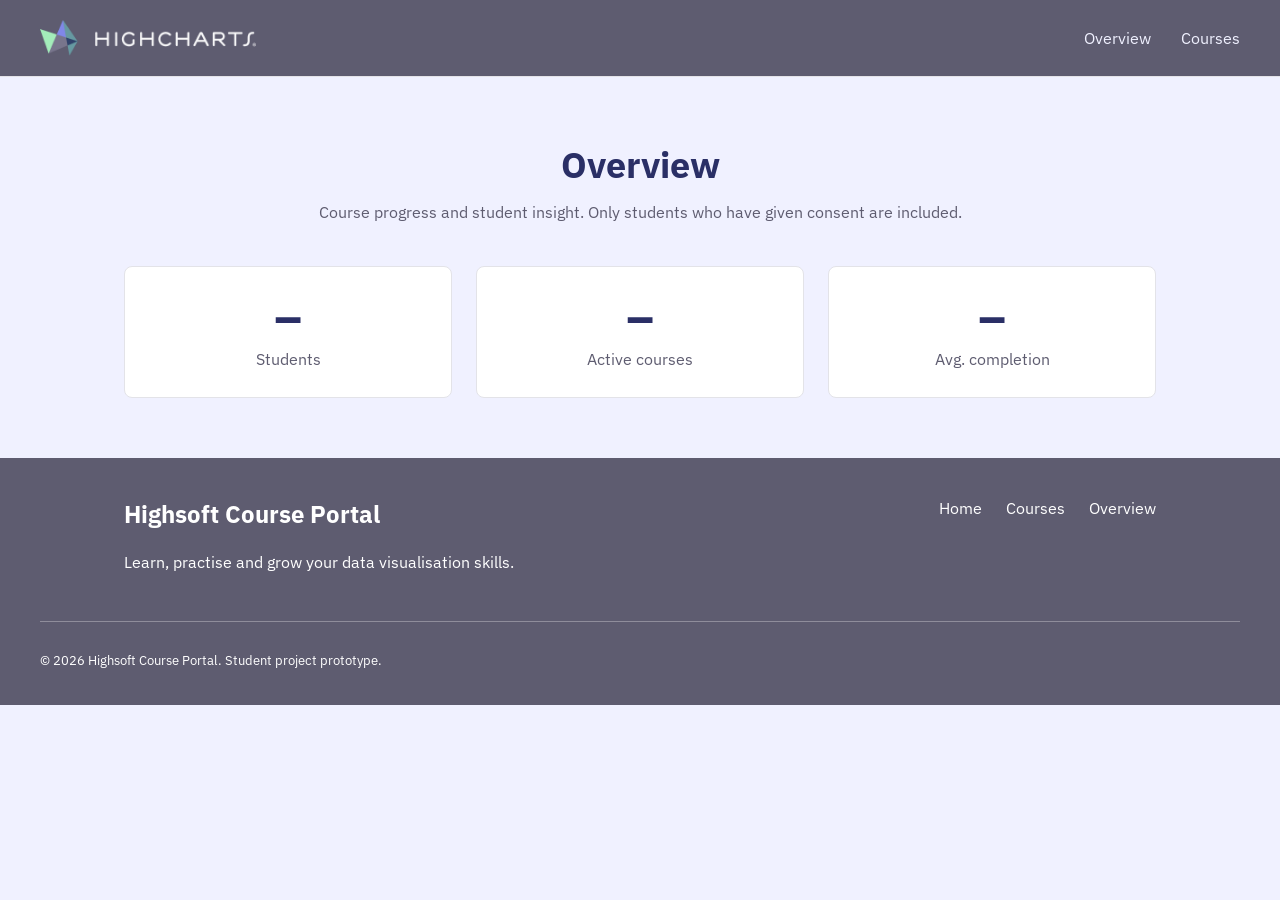
==== frontend/admin.html @ c53b33e5 "Add admin overview page with key numbers" ====
<!DOCTYPE html>
<html lang="en">
<head>
    <meta charset="UTF-8">
    <meta name="viewport" content="width=device-width, initial-scale=1.0">
    <title>Overview | Highsoft Course Portal</title>
    <link rel="preconnect" href="https://fonts.googleapis.com">
    <link rel="preconnect" href="https://fonts.gstatic.com" crossorigin>
    <link href="https://fonts.googleapis.com/css2?family=IBM+Plex+Sans:wght@300;400;500;600;700&display=swap" rel="stylesheet">

    <!-- admin.css must come after style.css so admin rules win if they collide -->
    <link rel="stylesheet" href="css/style.css">
    <link rel="stylesheet" href="css/admin.css">
</head>
<body>

    <header>
        <nav>
            <a href="index.html" class="nav-logo">
                <img src="logos/highcharts-logo-dark.png" alt="Highcharts home">
            </a>

            <ul>
                <li><a href="admin.html" aria-current="page">Overview</a></li>
                <li><a href="courses.html">Courses</a></li>
            </ul>
        </nav>
    </header>

    <main>
        <h1>Overview</h1>
        <p>Course progress and student insight. Only students who have given consent are included.</p>

        <!-- Key numbers. The ids are filled in by admin.js -->
        <section class="admin-stats" aria-label="Key numbers">
            <div class="stat-card">
                <p class="stat-number" id="stat-students">–</p>
                <p class="stat-label">Students</p>
            </div>

            <div class="stat-card">
                <p class="stat-number" id="stat-active-courses">–</p>
                <p class="stat-label">Active courses</p>
            </div>

            <div class="stat-card">
                <p class="stat-number" id="stat-avg-completion">–</p>
                <p class="stat-label">Avg. completion</p>
            </div>
        </section>
    </main>

    <footer class="site-footer">
        <div class="footer-content">
            <div class="footer-brand">
                <h2>Highsoft Course Portal</h2>
                <p>Learn, practise and grow your data visualisation skills.</p>
            </div>

            <nav class="footer-nav" aria-label="Footer navigation">
                <a href="index.html">Home</a>
                <a href="courses.html">Courses</a>
                <a href="admin.html">Overview</a>
            </nav>
        </div>

        <div class="footer-bottom">
            <p>&copy; 2026 Highsoft Course Portal. Student project prototype.</p>
        </div>
    </footer>

    <!-- defer: runs after the HTML is loaded, so the ids above exist -->
    <script src="js/admin.js" defer></script>
</body>
</html>
---- frontend/css/style.css ----
/* ============================================================
   HIGHSOFT COURSE PORTAL — STYLES
   Contents:
     1. COLORS (design tokens)
     2. BASE (reset, body, layout, text)
     3. HEADER & NAV
     4. BUTTONS
     5. SEARCH & FILTERS
     6. COURSE CARDS
     7. FOOTER
   ============================================================ */


/* ============================================================
   1. COLORS  (built on the Highcharts brand kit)
   ============================================================ */
:root {
    /* --- Surfaces --- */
    --surface-page: #F0F1FF;   /* Brand 100 — page background */
    --surface-card: #FFFFFF;   /* Neutral 0 — cards */
    --surface-band: #E1E3FF;   /* Brand 200 — bands / image box */

    /* --- Text --- */
    --ink:    #18171C;   /* Neutral 900 — body text */
    --muted:  #5E5C70;   /* Neutral 600 — muted text */
    --border: #E3E3E8;   /* Neutral 100 — borders */
    --border-strong: #ACABBA;   /* Neutral 300 — dividers */

    /* --- Purple (actions) --- */
    --brand:        #4A55C9;  /* Brand 700 — primary button */
    --brand-hover:  #3F4699;  /* Brand 800 — hover */
    --brand-soft:   #F0F1FF;  /* Brand 100 — soft fill */
    --brand-accent: #6268D0;  /* Brand 600 — links, hover, focus */
    --brand-deep:   #2A2F66;  /* Brand 900 — headings, login */

    /* --- Status (light fill + dark ink) --- */
    --success-bg:   #D1FAE5;  --success-ink:   #047857;
    --attention-bg: #FEF3C7;  --attention-ink: #B45309;
    --danger-bg:    #FEE2E2;  --danger-ink:    #B91C1C;
}

/* ============================================================
   2. BASE
   ============================================================ */

/* --- Reset --- */
* {
    box-sizing: border-box;
}

/* --- Page --- */
body {
    margin: 0;
    font-family: "IBM Plex Sans", sans-serif;
    background-color: var(--surface-page);
    color: var(--ink);
}

/* --- Main layout --- */
main {
    max-width: 1080px;
    margin: 40px auto;
    padding: 0 24px;
}

/* --- Text --- */
h1 {
    font-size: 36px;
    margin-top: 64px;
    margin-bottom: 12px;
    color: var(--brand-deep);
}

p {
    line-height: 1.6;
}

/* --- Page intro (heading + text right under it) --- */
main > h1,
main > p {
    text-align: center;
}

main > p {
    color: var(--muted);
    margin-top: 0;
}


/* --- Back link (above the page heading) --- */
.back-link {
    display: inline-flex;
    align-items: center;
    gap: 16px;
    color: var(--ink);
    text-decoration: none;
    font-size: 18px;
    font-weight: 300;
    transition: color 0.15s;
}

.back-link svg {
    width: 40px;
    height: auto;
}

.back-link:hover {
    color: var(--brand);
}

/* --- Utilities --- */
/* Hides text visually but keeps it for screen readers */
.visually-hidden {
    position: absolute;
    width: 1px;
    height: 1px;
    overflow: hidden;
    clip: rect(0 0 0 0);
    white-space: nowrap;
}


/* ============================================================
   3. HEADER & NAV
   ============================================================ */

/* --- Header bar --- */
header {
    padding: 20px 40px;
    background-color: var(--muted);
    border-bottom: 1px solid var(--border);
}

/* --- Navigation (header only, so the footer nav isn't affected) --- */
header nav {
    display: flex;
    align-items: center;
    gap: 30px;
    flex-wrap: wrap;
}

/* --- Logo --- */
.nav-logo {
    display: inline-flex;
    align-items: center;
}

.nav-logo img {
    height: clamp(28px, 4vw, 36px);   /* scales a little with screen width */
    width: auto;
}

/* --- Links --- */
header nav ul {
    display: flex;
    gap: 30px;
    list-style: none;
    margin: 0 0 0 auto;   /* auto pushes the links to the right */
    padding: 0;
}

header nav a {
    text-decoration: none;
    color: var(--brand-soft);
}

header nav a:hover {
    text-decoration: underline;
}


/* ============================================================
   4. BUTTONS
   ============================================================ */

/* --- Login button (header) --- */
.login-btn {
    display: inline-flex;
    align-items: center;
    gap: 10px;
    padding: 6px 24px 6px 6px;   /* less on the left so the icon sits close to the edge */
    background-color: var(--brand-deep);
    color: #FFFFFF;
    border-radius: 999px;        /* pill shape */
    font-weight: 600;
    text-decoration: none;
    transition: background-color 0.15s;
}

.login-btn:hover {
    background-color: var(--brand);
    text-decoration: none;       /* stops the nav-link underline */
}

/* --- Profile icon inside the login button --- */
.login-icon {
    display: inline-flex;
    align-items: center;
    justify-content: center;
    width: 28px;
    height: 28px;
    border-radius: 50%;
    background-color: #FFFFFF;
    color: var(--brand-accent);  /* icon color */
}

/* --- "View course" button (cards) --- */
.course-button {
    align-self: center;          /* centered, hugs its text */
    margin-top: auto;            /* pushes the button to the bottom of the card */
    padding: 8px 24px;
    background-color: var(--brand-accent);
    color: var(--border);
    border: 1px solid var(--brand);
    border-radius: 4px;
    font-family: inherit;
    font-size: 14px;
    font-weight: 600;
    cursor: pointer;
    transition: background-color 0.15s;
}

.course-button:hover:not(:disabled) {
    background-color: var(--brand-hover);
}

/* Disabled until course pages exist ("coming soon") */
.course-button:disabled {
    cursor: not-allowed;
}


/* --- "Load more" button (below the grid) --- */
.load-more-btn {
    display: block;
    margin: 32px auto 0;         /* centered under the cards */
    width: clamp(200px, 30%, 360px);   /* 30% of the content width, but never under 200px or over 360px */
    padding: 10px 16px;
    background-color: var(--surface-card);
    color: var(--brand);
    border: 1px solid var(--brand);
    border-radius: 4px;
    font-family: inherit;
    font-size: 14px;
    font-weight: 600;
    cursor: pointer;
    transition: background-color 0.15s;
}

.load-more-btn:hover {
    background-color: var(--surface-page);
}

/* Keep it hidden when JS sets the hidden attribute */
.load-more-btn[hidden] {
    display: none;
}


/* ============================================================
   5. SEARCH & FILTERS
   ============================================================ */

/* --- Toolbar: search + filters on one row --- */
.course-toolbar {
    display: flex;
    flex-wrap: wrap;
    align-items: center;
    justify-content: center;
    gap: 24px;
    margin-top: 30px;
    padding-bottom: 24px;
    border-bottom: 1px solid var(--border-strong);
}

/* --- Search field --- */
.course-search {
    position: relative;          /* lets the icon sit inside the field */
    flex: 1 1 280px;
    max-width: 360px;
}

.search-icon {
    position: absolute;
    left: 14px;
    top: 50%;
    transform: translateY(-50%);
    width: 18px;
    height: 18px;
    color: var(--ink);
    pointer-events: none;        /* clicks go through to the input */
}

.course-search input {
    width: 100%;
    padding: 12px 16px 12px 44px;   /* extra left space for the icon */
    font-family: inherit;
    font-size: 16px;
    color: var(--ink);
    background-color: var(--surface-card);
    border: 1px solid var(--border);
    border-radius: 4px;
    transition: border-color 0.15s;
}

.course-search input:hover {
    border-color: var(--brand);
}

.course-search input:focus {
    border-color: var(--brand);
    outline: 2px solid var(--brand-soft);
    outline-offset: 1px;
}

/* --- Filter dropdowns (pill shape) --- */
.course-filters {
    display: flex;
    flex-wrap: wrap;
    gap: 12px;
}

.course-filters select,
.course-sort {
    appearance: none;            /* removes the browser's own arrow */
    field-sizing: content;       /* width follows the selected text */
    padding: 8px 36px 8px 16px;  /* extra right space for our arrow */
    font-family: inherit;
    font-size: 14px;
    font-weight: 600;
    color: var(--ink);
    background-color: var(--surface-card);
    background-image: url("data:image/svg+xml,%3Csvg xmlns='http://www.w3.org/2000/svg' viewBox='0 0 10 6'%3E%3Cpath d='M0 0h10L5 6z' fill='%2318171C'/%3E%3C/svg%3E");
    background-repeat: no-repeat;
    background-position: right 14px center;
    background-size: 10px 6px;
    border: 1px solid var(--border);
    border-radius: 999px;
    cursor: pointer;
    transition: border-color 0.15s, background-color 0.15s;
}

.course-filters select:hover,
.course-sort:hover {
    background-color: var(--surface-page);   /* same light purple as the page */
    border-color: var(--brand);
}

.course-filters select:focus,
.course-sort:focus {
    border-color: var(--brand);
    outline: 2px solid var(--brand-soft);
    outline-offset: 1px;
}

/* Keep the open dropdown list white */
.course-filters select option {
    background-color: #FFFFFF;
    color: var(--ink);
}


/* ============================================================
   6. COURSE CARDS
   ============================================================ */

/* --- Results header: heading + course count --- */
.results-header {
    margin-top: 30px;
}

.results-header h2 {
    text-align: center;
    color: var(--brand-deep);
    margin-bottom: 8px;
}

#course-count {
    color: var(--muted);
    margin: 0;
}

/* --- Results bar: course count left, sort right --- */
.results-bar {
    display: flex;
    justify-content: space-between;
    align-items: center;
    gap: 16px;
    flex-wrap: wrap;
}

/* --- Grid --- */
.course-grid {
    display: grid;
    grid-template-columns: repeat(auto-fill, minmax(280px, 1fr));  /* 3 across on wide screens, wraps on small */
    gap: 24px;
    margin-top: 24px;
}

/* --- Card --- */
.course-card {
    background-color: var(--surface-card);
    border: 1px solid var(--border);
    border-radius: 4px;
    padding: 16px;
    text-align: left;
    display: flex;
    flex-direction: column;      /* stacks content so the button can sit at the bottom */
    transition: transform 0.35s ease, box-shadow 0.35s ease, border-color 0.35s ease;
}

.course-card:hover {
    transform: translateY(-1px);                     /* barely lifts */
    box-shadow: 0 4px 12px rgba(42, 47, 102, 0.06);  
    border-color: var(--brand-accent);
}

/* --- Image placeholder (sits inside the card padding) --- */
.course-image {
    width: 100%;
    height: 180px;
    margin-bottom: 16px;
    background-color: var(--surface-band);
    display: flex;
    align-items: center;
    justify-content: center;
    color: var(--muted);
    font-size: 14px;
}

/* --- Meta row: level badge left, duration right --- */
.course-meta {
    display: flex;
    justify-content: space-between;
    align-items: center;
    margin-bottom: 12px;
}

.course-duration {
    margin: 0;
    font-size: 12px;
    color: var(--muted);
}

/* --- Level badge (color per level) --- */
.course-level {
    display: inline-block;
    padding: 4px 24px;
    border-radius: 999px;
    font-size: 12px;
    font-weight: 600;
    background-color: var(--success-bg);
    color: var(--success-ink);
}

.level-intermediate {
    background-color: var(--attention-bg);
    color: var(--attention-ink);
}

.level-advanced {
    background-color: var(--danger-bg);
    color: var(--danger-ink);
}

/* --- Title + description --- */
.course-card h3 {
    margin: 0 0 8px;
    font-size: 18px;
}

.course-description {
    margin: 0 0 16px;
    font-size: 14px;
}


/* ============================================================
   7. FOOTER
   ============================================================ */

/* --- Footer bar --- */
.site-footer {
    background-color: var(--muted);   /* same as the header */
    color: #FFFFFF;
    padding: 40px 24px 20px;
    margin-top: 60px;
}

/* --- Top row: brand + links --- */
.footer-content {
    max-width: 1032px;   /* same width as the main content (1080 - 2 × 24 padding) */
    margin: 0 auto;
    display: flex;
    justify-content: space-between;
    align-items: flex-start;
    gap: 30px;
}

.footer-brand h2 {
    margin-top: 0;
}

.footer-brand p {
    margin-top: 8px;
}

.footer-nav {
    display: flex;
    gap: 24px;
    flex-wrap: wrap;
}

.footer-nav a {
    color: #FFFFFF;
    text-decoration: none;
}

.footer-nav a:hover {
    text-decoration: underline;
}

/* --- Bottom row: copyright --- */
.footer-bottom {
    max-width: 1200px;
    margin: 30px auto 0;
    padding-top: 16px;
    border-top: 1px solid rgba(255, 255, 255, 0.3);
    font-size: 13px;
}

/* --- Mobile --- */
@media (max-width: 600px) {
    .footer-content {
        flex-direction: column;
    }
}

/* Lesson page layout */

.lesson-page {
    max-width: 1200px;
    margin: 0 auto;
    padding: 32px 24px;
}

.lesson-layout {
    display: grid;
    grid-template-columns: 320px minmax(0, 1fr);
    gap: 32px;
    margin-top: 32px;
}

.lesson-sidebar {
    background-color: #f5f7fb;
    padding: 24px;
    border-radius: 12px;
}

.lesson-main {
    min-width: 0;
}

@media (max-width: 768px) {
    .lesson-layout {
        grid-template-columns: 1fr;
    }
}
/* Lesson sidebar links */

#lesson-navigation {
    padding-left: 20px;
}

#lesson-navigation li {
    margin-bottom: 14px;
    line-height: 1.5;
}

#lesson-navigation a {
    color: #30366f;
    text-decoration: none;
}

#lesson-navigation a:hover {
    text-decoration: underline;
}

#lesson-navigation a.active {
    font-weight: bold;
    color: #2458c6;
}

#lesson-navigation a.completed {
    color: #218052;
}
/* Lesson progress consent */

.progress-consent {
    background-color: #f5f7fb;
    border: 1px solid #dce3f0;
    border-radius: 12px;
    padding: 24px;
    margin-top: 32px;
    margin-bottom: 24px;
}

.progress-consent h2 {
    margin-top: 0;
    color: #30366f;
}

.progress-consent label {
    display: flex;
    align-items: center;
    gap: 10px;
    margin: 20px 0;
    cursor: pointer;
}

.progress-consent input[type="checkbox"] {
    width: 18px;
    height: 18px;
    accent-color: #30366f;
}

#save-consent {
    background-color: #30366f;
    color: white;
    border: none;
    border-radius: 8px;
    padding: 10px 18px;
    cursor: pointer;
    font-size: 14px;
}

#save-consent:hover {
    background-color: #2458c6;
}

#consent-message {
    margin-top: 12px;
    color: #218052;
}
/* Lesson completion section */

.lesson-completion {
    background-color: #f5f7fb;
    border: 1px solid #dce3f0;
    border-radius: 12px;
    padding: 24px;
    margin-bottom: 24px;
}

.lesson-completion h2 {
    margin-top: 0;
    color: #30366f;
}

#completion-message {
    margin: 16px 0;
}

#complete-lesson {
    background-color: #30366f;
    color: white;
    border: none;
    border-radius: 8px;
    padding: 12px 20px;
    cursor: pointer;
    font-size: 14px;
}

#complete-lesson:hover:not(:disabled) {
    background-color: #2458c6;
}

#complete-lesson:disabled {
    background-color: #dce3e9;
    color: #64748b;
    cursor: not-allowed;
}
/* Previous and Next lesson buttons */

.lesson-buttons {
    display: flex;
    justify-content: space-between;
    gap: 16px;
    margin-top: 24px;
}

.lesson-buttons button {
    background-color: #30366f;
    color: white;
    border: none;
    border-radius: 8px;
    padding: 12px 24px;
    font-size: 14px;
    cursor: pointer;
}

.lesson-buttons button:hover:not(:disabled) {
    background-color: #2458c6;
}

.lesson-buttons button:disabled {
    background-color: #dce3e9;
    color: #64748b;
    cursor: not-allowed;
}

.lesson-buttons button:focus-visible {
    outline: 3px solid #2458c6;
    outline-offset: 3px;
}
---- frontend/css/admin.css ----
/* ============================================================
   ADMIN DASHBOARD — STYLES
   Uses the color variables from style.css
   Contents:
     1. KEY NUMBERS (stat cards)
   ============================================================ */


/* ============================================================
   1. KEY NUMBERS
   ============================================================ */

.admin-stats {
    display: grid;
    /* As many columns as fit, each at least 200px.
       3 across on desktop, stacked on mobile. */
    grid-template-columns: repeat(auto-fit, minmax(200px, 1fr));
    gap: 24px;
    margin-top: 40px;
}

.stat-card {
    background-color: var(--surface-card);
    border: 1px solid var(--border);
    border-radius: 8px;
    padding: 24px;
    text-align: center;
}

.stat-number {
    margin: 0;
    font-size: 48px;
    font-weight: 700;
    line-height: 1.1;
    color: var(--brand-deep);
}

.stat-label {
    margin: 4px 0 0;
    font-size: 16px;
    color: var(--muted);
}
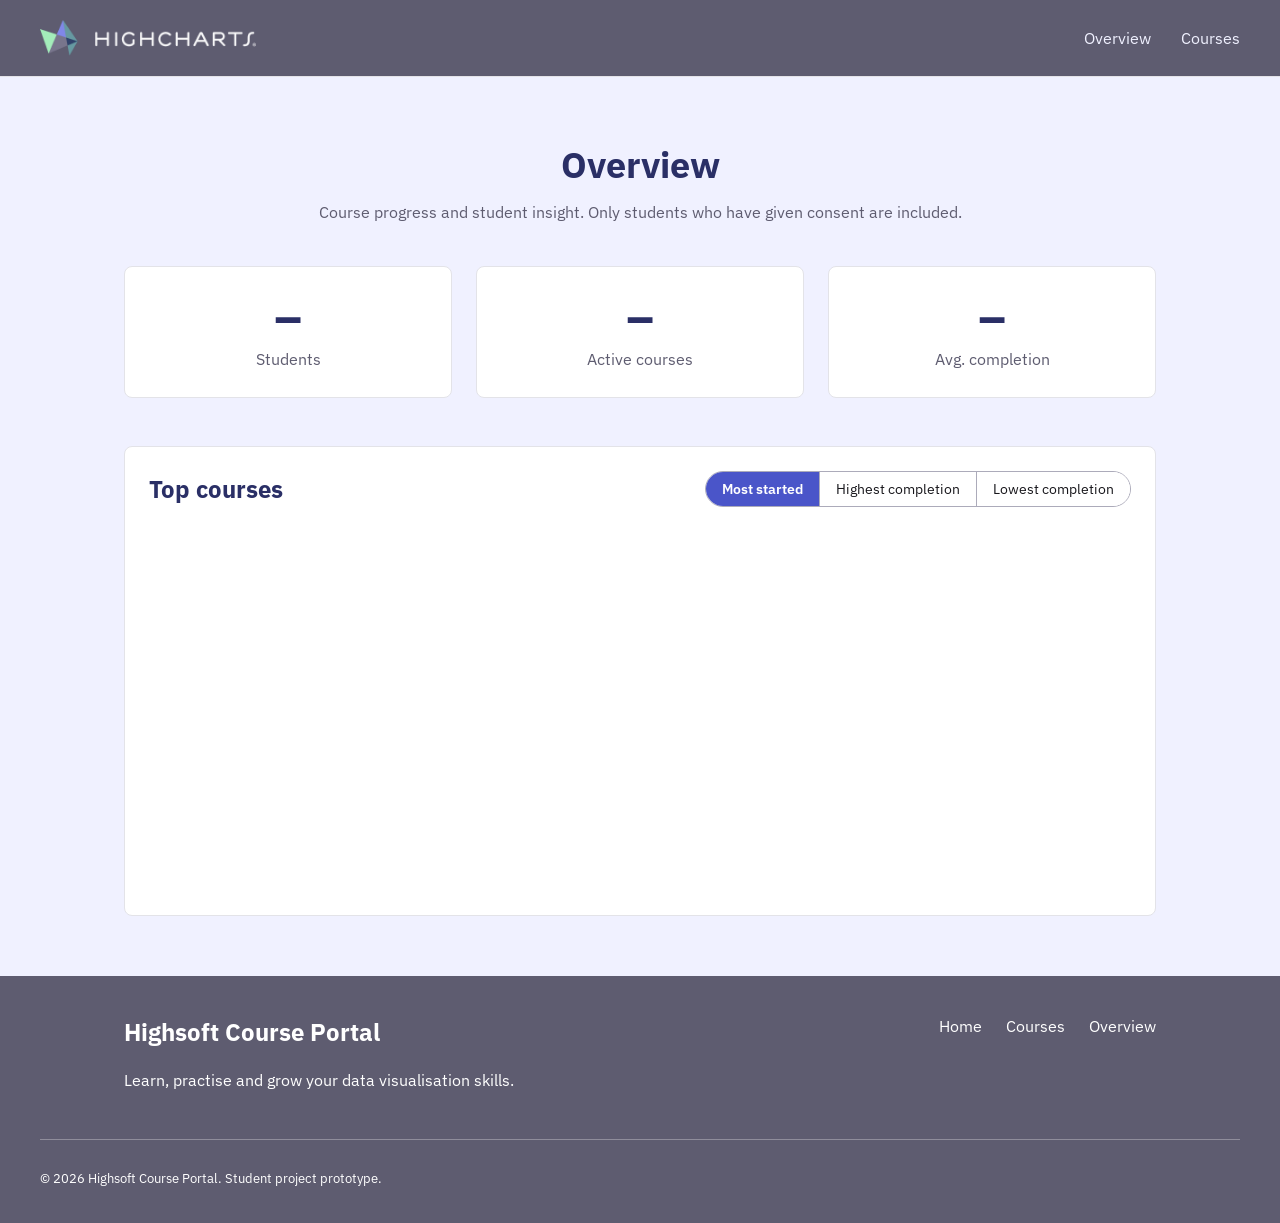
==== commit dd2913e3: "Add Top courses chart with Highcharts and sort buttons" ====
--- a/frontend/admin.html
+++ b/frontend/admin.html
@@ -48,6 +48,24 @@
                 <p class="stat-label">Avg. completion</p>
             </div>
         </section>
+        
+        <!-- Top courses chart -->
+        <section class="admin-section" aria-labelledby="top-courses-heading">
+            <div class="section-header">
+                <h2 id="top-courses-heading">Top courses</h2>
+
+                <!-- aria-pressed tells screen readers which button is active.
+                     data-mode is our own attribute, read by admin.js -->
+                <div class="chart-toggle" role="group" aria-label="Sort top courses">
+                    <button type="button" class="toggle-btn" data-mode="started" aria-pressed="true">Most started</button>
+                    <button type="button" class="toggle-btn" data-mode="highest" aria-pressed="false">Highest completion</button>
+                    <button type="button" class="toggle-btn" data-mode="lowest" aria-pressed="false">Lowest completion</button>
+                </div>
+            </div>
+
+            <!-- Highcharts draws the chart inside this div -->
+            <div id="courses-chart" class="chart"></div>
+        </section>
     </main>
 
     <footer class="site-footer">
@@ -71,5 +89,11 @@
 
     <!-- defer: runs after the HTML is loaded, so the ids above exist -->
     <script src="js/admin.js" defer></script>
+       
+    
+    <!-- Highcharts library + accessibility module (screen reader and keyboard support).
+         defer keeps the order, so admin.js runs after Highcharts has loaded -->
+    <script src="https://code.highcharts.com/highcharts.js" defer></script>
+    <script src="https://code.highcharts.com/modules/accessibility.js" defer></script>
 </body>
 </html>
--- a/frontend/css/admin.css
+++ b/frontend/css/admin.css
@@ -2,7 +2,10 @@
    ADMIN DASHBOARD — STYLES
    Uses the color variables from style.css
    Contents:
+       Contents:
      1. KEY NUMBERS (stat cards)
+     2. SECTIONS
+     3. TOP COURSES CHART
    ============================================================ */
 
 
@@ -39,4 +42,85 @@
     margin: 4px 0 0;
     font-size: 16px;
     color: var(--muted);
+}
+
+
+
+/* ============================================================
+   2. SECTIONS
+   ============================================================ */
+
+.admin-section {
+    margin-top: 48px;
+    padding: 24px;
+    background-color: var(--surface-card);
+    border: 1px solid var(--border);
+    border-radius: 8px;
+}
+
+/* Heading left, buttons right. Wraps on small screens */
+.section-header {
+    display: flex;
+    flex-wrap: wrap;
+    justify-content: space-between;
+    align-items: center;
+    gap: 16px;
+}
+
+.section-header h2 {
+    margin: 0;
+    color: var(--brand-deep);
+}
+
+
+/* ============================================================
+   3. TOP COURSES CHART
+   ============================================================ */
+
+/* Three buttons joined together, like in the Figma design */
+.chart-toggle {
+    display: flex;
+    border: 1px solid var(--border-strong);
+    border-radius: 999px;
+    overflow: hidden;   /* keeps the button corners inside the rounded border */
+}
+
+.toggle-btn {
+    padding: 8px 16px;
+    font-family: inherit;
+    font-size: 14px;
+    color: var(--ink);
+    background-color: var(--surface-card);
+    border: none;
+    cursor: pointer;
+    transition: background-color 0.15s;
+}
+
+/* Thin line between the buttons, but not before the first one */
+.toggle-btn + .toggle-btn {
+    border-left: 1px solid var(--border-strong);
+}
+
+.toggle-btn:hover {
+    background-color: var(--surface-page);
+}
+
+/* Styling the active button through aria-pressed keeps the
+   look and the screen reader state in sync automatically */
+.toggle-btn[aria-pressed="true"] {
+    background-color: var(--brand);
+    color: #FFFFFF;
+    font-weight: 600;
+}
+
+/* Visible focus ring for keyboard users */
+.toggle-btn:focus-visible {
+    outline: 2px solid var(--brand);
+    outline-offset: -2px;
+}
+
+/* Highcharts needs a height, otherwise it picks its own */
+.chart {
+    height: 360px;
+    margin-top: 24px;
 }
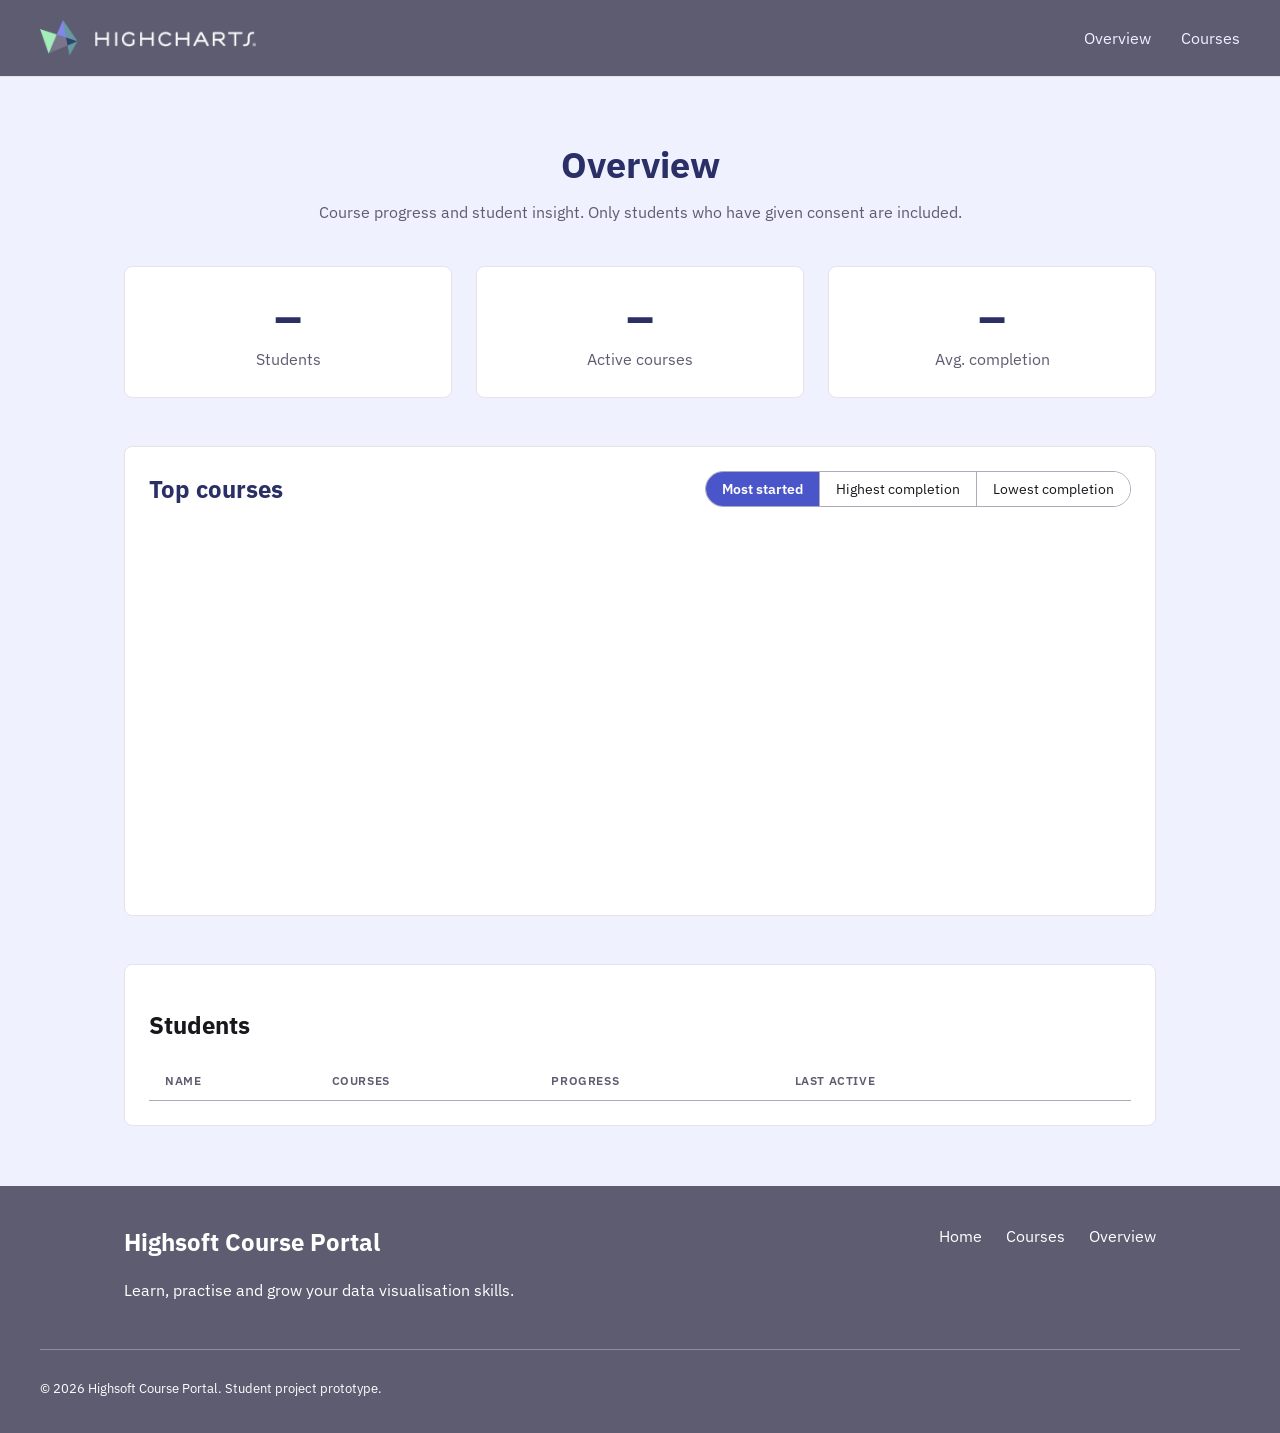
==== commit c5b90b38: "Add students table with progress bars to admin dashboard" ====
--- a/frontend/admin.html
+++ b/frontend/admin.html
@@ -66,6 +66,24 @@
             <!-- Highcharts draws the chart inside this div -->
             <div id="courses-chart" class="chart"></div>
         </section>
+
+        <section class="admin-section" aria-labelledby="students-heading">
+            <h2 id="students-heading">Students</h2>
+
+            <table class="students-table">
+                <thead>
+                    <tr>
+                        <th scope="col">Name</th>
+                        <th scope="col">Courses</th>
+                        <th scope="col">Progress</th>
+                        <th scope="col">Last active</th>
+                        <th scope="col"><span class="visually-hidden">Actions</span></th>
+                    </tr>
+                </thead>
+                <!-- Rows are added by admin.js -->
+                <tbody id="students-table-body"></tbody>
+            </table>
+        </section>
     </main>
 
     <footer class="site-footer">
--- a/frontend/css/admin.css
+++ b/frontend/css/admin.css
@@ -6,6 +6,7 @@
      1. KEY NUMBERS (stat cards)
      2. SECTIONS
      3. TOP COURSES CHART
+     4. STUDENTS TABLE
    ============================================================ */
 
 
@@ -123,4 +124,89 @@
 .chart {
     height: 360px;
     margin-top: 24px;
+}
+
+
+
+/* ============================================================
+   4. STUDENTS TABLE
+   ============================================================ */
+
+.students-table {
+    width: 100%;
+    margin-top: 16px;
+    border-collapse: collapse;   /* one shared line between cells instead of double borders */
+    text-align: left;
+}
+
+.students-table th {
+    padding: 12px 16px;
+    font-size: 12px;
+    font-weight: 600;
+    text-transform: uppercase;
+    letter-spacing: 0.05em;
+    color: var(--muted);
+    border-bottom: 1px solid var(--border-strong);
+}
+
+.students-table td {
+    padding: 14px 16px;
+    border-bottom: 1px solid var(--border);
+}
+
+.students-table tbody tr:hover {
+    background-color: var(--surface-page);
+}
+
+/* --- Progress bar: bar and percentage side by side --- */
+.progress-bar {
+    display: inline-block;
+    width: 120px;
+    height: 8px;
+    margin-right: 8px;
+    vertical-align: middle;
+    background-color: var(--surface-band);
+    border-radius: 999px;
+    overflow: hidden;            /* keeps the fill inside the rounded ends */
+}
+
+.progress-fill {
+    height: 100%;
+    background-color: var(--brand);
+    border-radius: 999px;
+}
+
+.progress-text {
+    font-size: 14px;
+    font-weight: 600;
+}
+
+/* --- View button --- */
+.view-btn {
+    padding: 6px 16px;
+    font-family: inherit;
+    font-size: 14px;
+    font-weight: 600;
+    color: var(--brand);
+    background-color: var(--surface-card);
+    border: 1px solid var(--brand);
+    border-radius: 4px;
+    cursor: pointer;
+    transition: background-color 0.15s;
+}
+
+.view-btn:hover {
+    background-color: var(--surface-page);
+}
+
+.view-btn:focus-visible {
+    outline: 2px solid var(--brand);
+    outline-offset: 2px;
+}
+
+/* --- Mobile: let the table scroll sideways instead of squeezing --- */
+@media (max-width: 700px) {
+    .admin-section {
+        overflow-x: auto;
+    }
 }
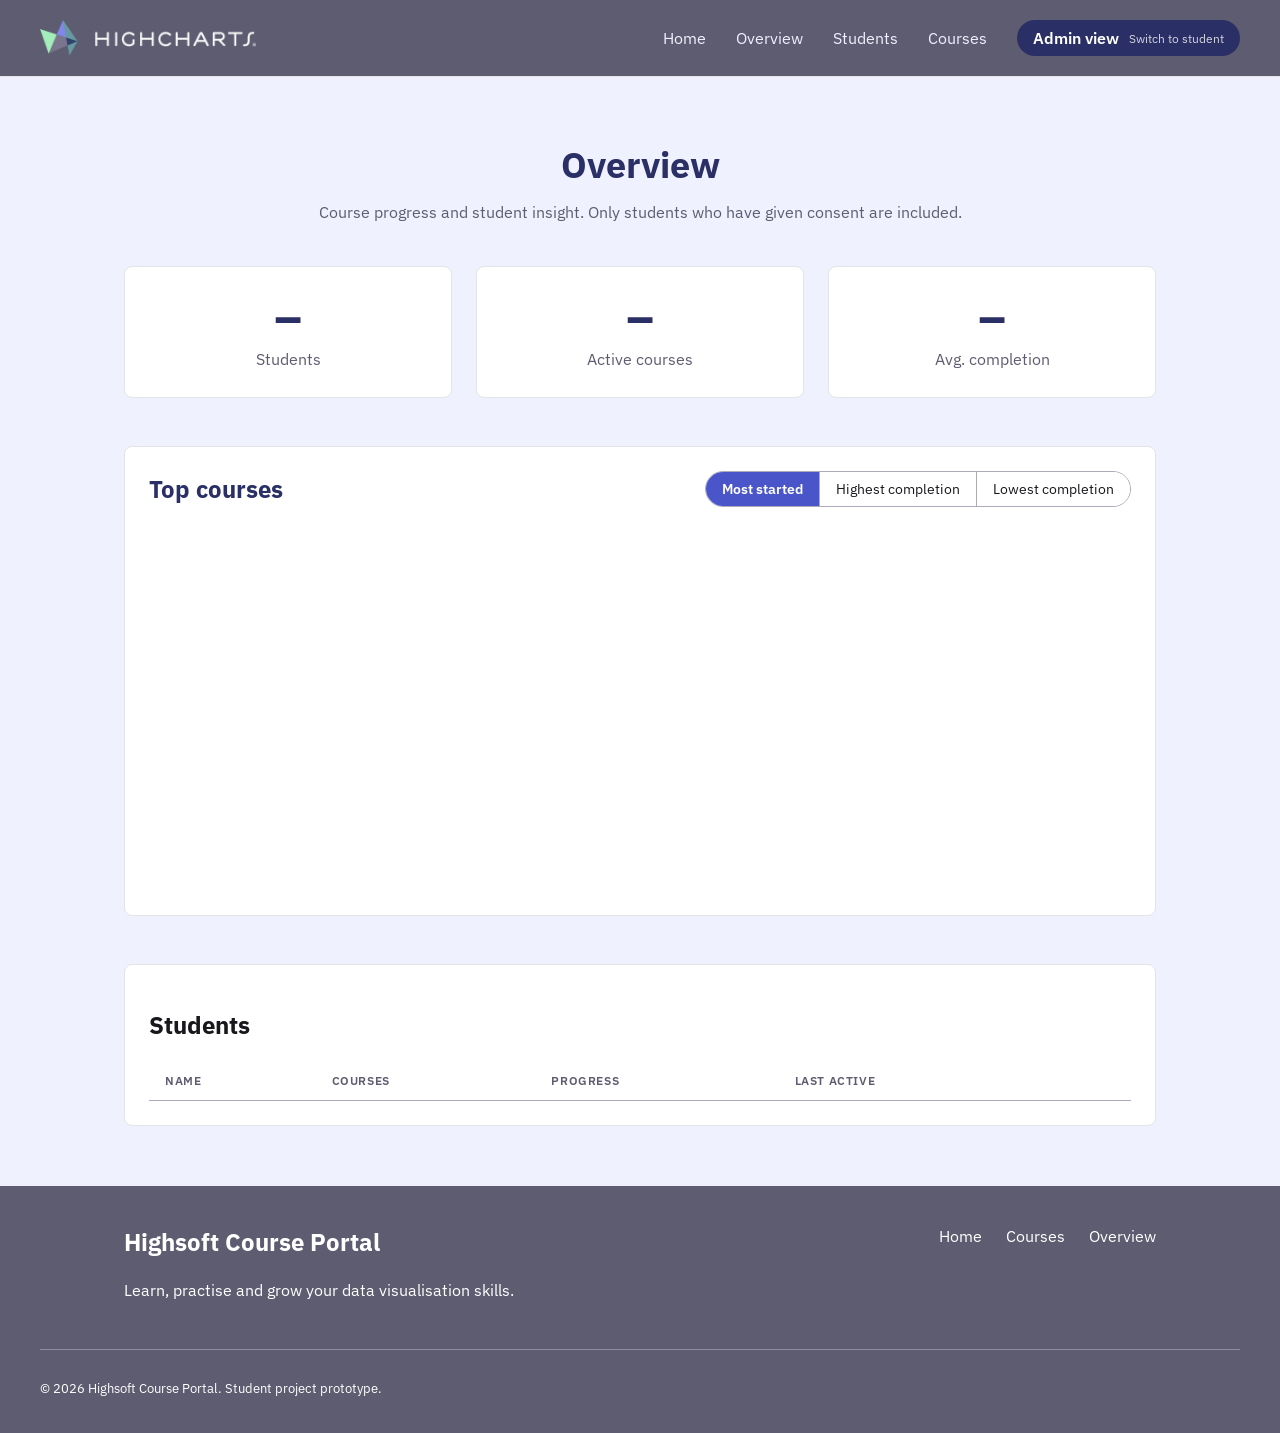
==== commit 29b82b5a: "Add admin navigation and switch to student view" ====
--- a/frontend/admin.html
+++ b/frontend/admin.html
@@ -20,10 +20,19 @@
                 <img src="logos/highcharts-logo-dark.png" alt="Highcharts home">
             </a>
 
-            <ul>
+             <ul>
+                <li><a href="index.html">Home</a></li>
                 <li><a href="admin.html" aria-current="page">Overview</a></li>
+                <!-- # jumps to the element with that id on the same page -->
+                <li><a href="#students-heading">Students</a></li>
                 <li><a href="courses.html">Courses</a></li>
             </ul>
+
+            <!-- Switch between admin and student view (instead of a login system, see report) -->
+            <a href="courses.html" class="view-switch">
+                Admin view
+                <span class="view-switch-hint">Switch to student</span>
+            </a>
         </nav>
     </header>
 
--- a/frontend/css/admin.css
+++ b/frontend/css/admin.css
@@ -2,11 +2,11 @@
    ADMIN DASHBOARD — STYLES
    Uses the color variables from style.css
    Contents:
-       Contents:
      1. KEY NUMBERS (stat cards)
      2. SECTIONS
      3. TOP COURSES CHART
      4. STUDENTS TABLE
+     5. VIEW SWITCH (header)
    ============================================================ */
 
 
@@ -209,4 +209,32 @@
     .admin-section {
         overflow-x: auto;
     }
+}
+
+
+/* ============================================================
+   5. VIEW SWITCH (header)
+   ============================================================ */
+
+.view-switch {
+    display: inline-flex;
+    align-items: center;
+    gap: 10px;
+    padding: 8px 16px;
+    background-color: var(--brand-deep);
+    color: #FFFFFF;
+    border-radius: 999px;
+    font-weight: 600;
+    text-decoration: none;
+    transition: background-color 0.15s;
+}
+
+.view-switch:hover {
+    background-color: var(--brand);
+}
+
+.view-switch-hint {
+    font-size: 12px;
+    font-weight: 400;
+    opacity: 0.8;
 }
